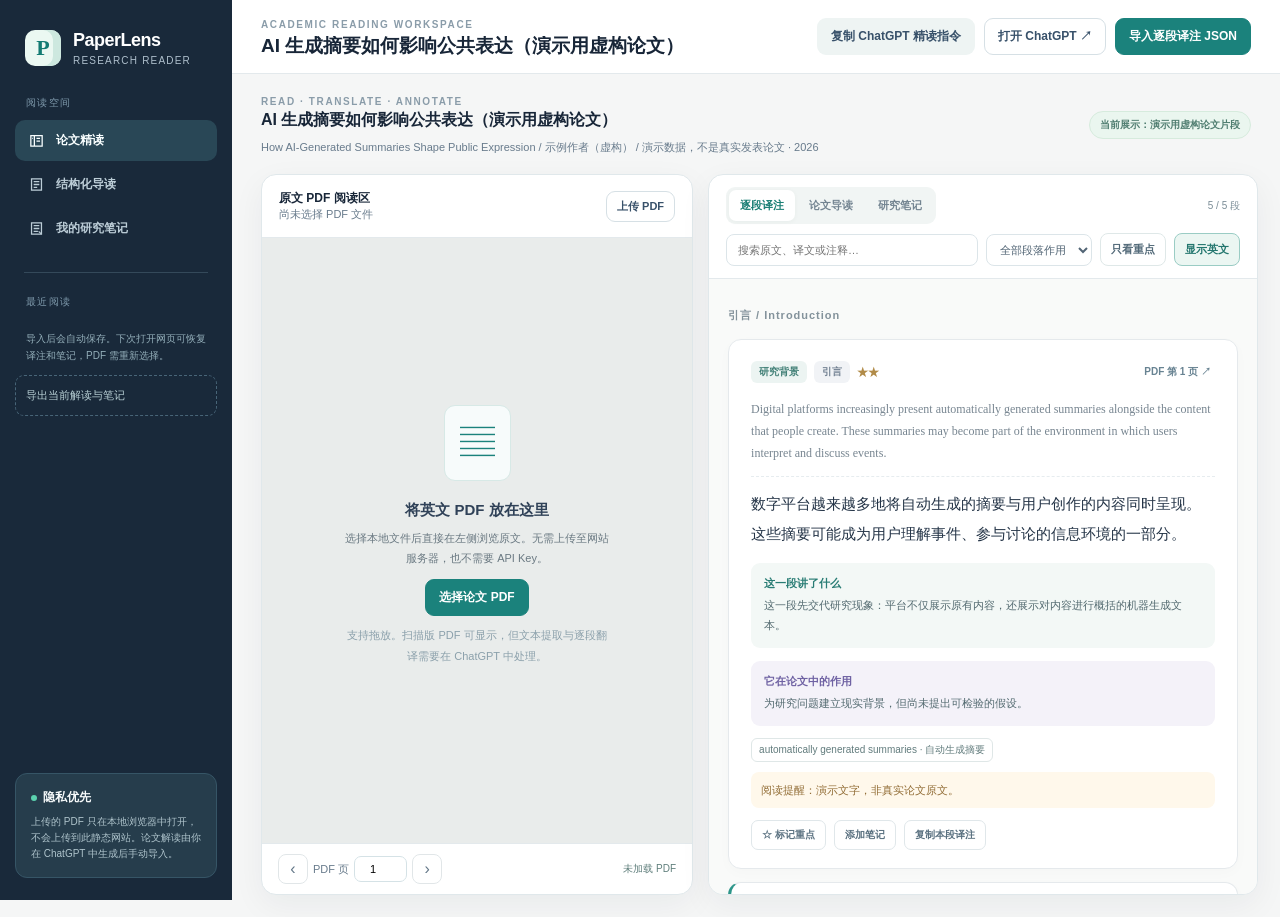
==== reader/index.html @ 2a26bebe "feat: add standalone PaperLens bilingual PDF reading workspace" ====
<!DOCTYPE html>
<html lang="zh-CN">
<head>
<meta charset="utf-8">
<meta name="viewport" content="width=device-width, initial-scale=1">
<meta name="color-scheme" content="light">
<meta name="description" content="不调用付费 API 的学术论文双语精读工作台：PDF 原文、逐段中译、论证注释与研究笔记。">
<title>PaperLens · 学术论文精读工作台</title>
<style>
:root{--nav:#19293a;--nav2:#243a50;--accent:#1b827c;--accentBg:#e5f5f1;--purple:#655dac;--purpleBg:#f0eef9;--ink:#182638;--muted:#687b8c;--line:#e3e9ec;--paper:#fff;--bg:#f5f6f6;--sand:#f9f7f0;--shadow:0 10px 32px rgba(19,39,55,.055)}
*{box-sizing:border-box}html,body{height:100%}body{margin:0;background:var(--bg);font-family:Inter,-apple-system,BlinkMacSystemFont,"PingFang SC","Microsoft YaHei",sans-serif;color:var(--ink);font-size:13px}button,input,select,textarea{font:inherit}button{cursor:pointer}button:focus-visible,a:focus-visible,input:focus-visible,textarea:focus-visible,select:focus-visible{outline:3px solid #70bcb1;outline-offset:2px}a{color:inherit;text-decoration:none}svg{display:block}h1,h2,h3,h4,p{margin-top:0}.shell{display:grid;grid-template-columns:232px minmax(0,1fr);min-height:100vh}.sidebar{background:var(--nav);color:#d3dde3;min-height:100vh;padding:25px 15px 22px;display:flex;flex-direction:column;position:sticky;top:0;height:100vh;overflow:auto}.brand{display:flex;align-items:center;gap:12px;padding:5px 10px 29px}.brandIcon{background:#ebf8f2;color:#137b73;width:36px;height:36px;display:grid;place-items:center;border-radius:10px;font-family:Georgia,serif;font-weight:800;font-size:22px;box-shadow:inset -8px 0 #cde8df}.brand h2{font-size:18px;line-height:1.2;letter-spacing:-.5px;color:#fff;margin:0}.brand small{font-size:10px;color:#aebfcc;letter-spacing:.12em}.sidetitle{font-size:10px;letter-spacing:.14em;color:#7e99ab;padding:0 11px;margin:0 0 10px}.sidebtn{display:flex;align-items:center;gap:11px;width:100%;text-align:left;background:none;border:0;border-radius:10px;padding:12px 13px;color:#bccdd7;font-weight:650;font-size:12px;margin-bottom:3px}.sidebtn.active{color:#f9ffff;background:#294756}.sidebtn:hover{background:#30465a;color:#fff}.sidebtn svg{width:17px;height:17px;stroke:currentColor;stroke-width:1.8;fill:none}.separator{border-top:1px solid #34495a;margin:20px 9px 22px}.sidepaper{display:flex;gap:9px;padding:10px;border-radius:9px;color:#c6d4db;line-height:1.45;font-size:11px;align-items:start}.sidepaper em{font-size:10px;color:#80c5b9;font-style:normal;display:block;margin-top:4px}.sidepaper strong{font-size:11px;color:#f0f5f6}.sidepaper span{font-size:17px}.sideBottom{margin-top:auto;border-radius:12px;padding:15px;background:#263d4c;border:1px solid #365566}.sideBottom b{color:#f7fafb;font-size:12px}.sideBottom p{font-size:10px;line-height:1.6;margin:8px 0 0;color:#afc4cc}.main{min-width:0;display:flex;flex-direction:column}.topbar{height:74px;flex-shrink:0;background:#fff;display:flex;align-items:center;justify-content:space-between;padding:0 29px;border-bottom:1px solid var(--line);gap:18px}.topLeft{min-width:0}.eyebrow{font-size:10px;letter-spacing:.16em;text-transform:uppercase;color:#8a9ca9;font-weight:750}.topbar h1{font-size:19px;margin:5px 0 0;line-height:1.1;white-space:nowrap;overflow:hidden;text-overflow:ellipsis}.topActions,.actionGroup{display:flex;align-items:center;gap:9px;flex-wrap:wrap}.button{border:1px solid #d6e0e5;background:#fff;border-radius:9px;color:#38516a;padding:9px 13px;font-size:12px;font-weight:650;display:inline-flex;align-items:center;gap:7px;justify-content:center;white-space:nowrap}.button:hover{border-color:#9abbb8;background:#f8fbfb}.button.primary{background:var(--accent);border-color:var(--accent);color:#fff}.button.primary:hover{background:#146e68}.button.subtle{border-color:transparent;background:#eef4f3}.button.compact{padding:7px 10px;font-size:11px}.button:disabled{opacity:.45;cursor:not-allowed}.hero{display:grid;grid-template-columns:1fr auto;gap:20px;padding:19px 29px 17px;align-items:center;min-height:95px}.hero h2{font-size:16px;margin:0 0 7px;line-height:1.45}.hero p{font-size:11px;line-height:1.75;color:var(--muted);margin:0}.softChip{font-size:10px;color:#4f7d70;background:#eaf6ef;border:1px solid #d6ebdd;border-radius:30px;padding:6px 10px;white-space:nowrap;font-weight:700}.workspace{display:grid;grid-template-columns:minmax(330px,.88fr) minmax(440px,1.12fr);gap:15px;min-height:calc(100vh - 185px);padding:0 22px 22px 29px}.pane{background:var(--paper);border:1px solid #e0e8eb;box-shadow:var(--shadow);border-radius:15px;min-width:0;overflow:hidden;display:flex;flex-direction:column}.paneHead{padding:15px 17px;border-bottom:1px solid var(--line);display:flex;gap:10px;align-items:center;justify-content:space-between;min-height:59px}.paneHead strong{font-size:12px}.muted{color:var(--muted);font-size:11px}.pdfWrap{background:#e9eceb;min-height:380px;flex:1;display:grid;place-items:center;position:relative}.pdfWrap iframe{display:none;width:100%;height:100%;min-height:640px;border:0;background:#fff}.pdfEmpty{text-align:center;padding:30px 23px;max-width:310px;color:#6a7982}.docIcon{height:76px;width:67px;border-radius:11px;display:grid;place-items:center;background:#f7fbfb;border:1px solid #d7e9e6;color:#1b827c;font-size:35px;margin:0 auto 20px}.pdfEmpty h3{font-size:15px;color:#304258;margin:0 0 8px}.pdfEmpty p{line-height:1.85;font-size:11px}.pdfBottom{border-top:1px solid var(--line);padding:10px 16px;display:flex;align-items:center;justify-content:space-between;gap:8px}.pdfBottom p{margin:0;color:var(--muted);font-size:10px}.pageControls{display:flex;align-items:center;gap:5px}.pageControls input{width:53px;text-align:center;border:1px solid #d5e2e6;border-radius:7px;padding:6px;font-size:11px}.iconBtn{border:1px solid #e1e6e8;background:#fff;border-radius:8px;color:#637788;width:30px;height:30px;display:grid;place-items:center;font-size:16px}.readerTop{display:flex;justify-content:space-between;align-items:center;gap:8px;padding:12px 17px 9px}.tabs{display:flex;gap:3px;background:#f1f5f4;border-radius:9px;padding:3px}.tab{border:0;background:transparent;padding:8px 11px;border-radius:7px;color:#738491;font-size:11px;font-weight:700}.tab.active{background:#fff;color:#177d73;box-shadow:0 1px 5px #0f44330b}.stats{font-size:10px;color:#7a8c96}.filterBar{display:flex;align-items:center;gap:8px;flex-wrap:wrap;padding:0 17px 12px;border-bottom:1px solid var(--line)}.search{border:1px solid #dce5e9;border-radius:8px;padding:9px 11px;width:175px;min-width:100px;flex:1;font-size:11px}.select{border:1px solid #dce5e9;background:#fff;border-radius:8px;padding:8px 9px;font-size:11px;max-width:158px;color:#526575}.switchBtn{border:1px solid #dfe8e8;border-radius:8px;padding:8px 10px;background:#fff;font-weight:650;font-size:11px;color:#536a79}.switchBtn.active{background:#ebf6f2;border-color:#9accc4;color:#23766e}.readingCanvas{flex:1;overflow:auto;max-height:calc(100vh - 285px);background:#f9faf9;padding:18px 19px 27px}.readingCanvas .sectionTitle{font-size:11px;color:#83929b;letter-spacing:.09em;font-weight:750;margin:11px 0 16px}.paragraph{background:#fff;border:1px solid #e5e9ec;border-radius:13px;padding:21px 22px 18px;margin-bottom:13px;box-shadow:0 4px 14px rgba(27,43,55,.018);position:relative}.paragraph.priority{border-left:3px solid #2c9589}.paragraph.chosen{box-shadow:0 0 0 2px #8ac8bd,0 10px 20px #32534a13}.paraTop{display:flex;gap:8px;justify-content:space-between;align-items:center;margin-bottom:16px}.leftTags,.rightTags{display:flex;gap:7px;align-items:center;flex-wrap:wrap}.tag{display:inline-block;padding:4px 8px;border-radius:6px;background:#ecf4f2;color:#428077;font-size:10px;font-weight:750}.tag.grey{background:#f1f3f6;color:#738293}.tag.purple{background:#f0edf9;color:#7066ac}.tag.amber{background:#fff3e2;color:#a7792b}.importance{color:#b18b48;font-size:11px;font-weight:700}.pageLink{color:#688392;border:0;background:none;font-size:10px;font-weight:650;padding:4px}.pageLink:hover{text-decoration:underline}.translation{font-family:"Noto Serif SC","Songti SC","STSong",serif;font-size:15px;line-height:2.0;color:#243447;margin:0 0 14px}.original{font-family:Georgia,"Times New Roman",serif;color:#788691;line-height:1.8;font-size:12px;margin:0 0 12px;padding:0 0 12px;border-bottom:1px dashed #e6ecef}.roleBlock{background:#f3f8f6;border-radius:9px;padding:12px 13px;margin:13px 0 12px}.roleBlock b{font-size:11px;color:#287c74}.roleBlock p{font-size:11px;color:#536a70;line-height:1.8;margin:5px 0 0}.terms{display:flex;gap:6px;flex-wrap:wrap;margin:10px 0}.term{border:1px solid #dfe7e7;border-radius:6px;font-size:10px;color:#627c7d;padding:4px 7px}.caution{font-size:11px;color:#926d36;background:#fff8eb;border-radius:8px;padding:9px 10px;line-height:1.65;margin:9px 0}.noteView{background:#faf7f1;color:#8b714d;border-left:2px solid #d7b37d;padding:11px;margin:11px 0;font-size:11px;line-height:1.7;white-space:pre-wrap}.paraActions{display:flex;gap:8px;flex-wrap:wrap;margin-top:12px}.tinyBtn{border:1px solid #e0e7ea;border-radius:7px;padding:7px 10px;background:#fff;font-size:10px;color:#5a7180;font-weight:650}.tinyBtn.selected{border-color:#b9d6ce;background:#e7f4ef;color:#147e72}.introBox{background:linear-gradient(128deg,#eef8f3,#f4f2fb);border:1px solid #e1e9e8;border-radius:12px;padding:20px 23px;margin-bottom:15px}.introBox small{color:#638278;font-size:10px;font-weight:750;letter-spacing:.12em}.introBox h3{font-size:16px;margin:7px 0 9px}.introBox p{font-size:12px;line-height:1.95;color:#4b6371;margin:0}.introBox .facts{display:flex;gap:9px;margin-top:13px;flex-wrap:wrap}.introBox .facts span{font-size:10px;background:#fff9;border-radius:5px;padding:5px 8px;color:#6a7a86}.gridSummary{display:grid;grid-template-columns:1fr 1fr;gap:12px}.summaryCard{background:#fff;border:1px solid #e2e9ea;border-radius:12px;padding:19px}.summaryCard h3{font-size:12px;color:#314e5b;margin:0 0 8px}.summaryCard p,.summaryCard li{font-size:11px;line-height:1.85;color:#637888;margin:0}.summaryCard.wide{grid-column:1/-1}.summaryCard ol,.summaryCard ul{margin:0;padding-left:18px}.guide{padding:20px;background:#fff;border:1px dashed #c9d9d7;border-radius:12px;text-align:left}.guide h3{font-size:14px}.guide p,.guide li{font-size:11px;line-height:1.9;color:#677987}.guide ol{padding-left:18px}.noteList{display:grid;gap:12px}.noteEntry{border:1px solid #e5ecef;border-radius:12px;background:#fff;padding:18px}.noteEntry label{font-size:12px;font-weight:750;color:#445b68;display:block}.noteEntry textarea{resize:vertical;width:100%;min-height:100px;margin-top:10px;line-height:1.75;border:1px solid #d9e3e5;border-radius:10px;padding:11px}.smalltext{font-size:10px;color:#80929c;line-height:1.7}.notesBar{display:flex;gap:10px;margin-top:10px;align-items:center}.toast{position:fixed;bottom:22px;right:28px;background:#203c44;color:#fff;padding:12px 18px;border-radius:10px;box-shadow:0 10px 30px #142a2e25;font-size:12px;transform:translateY(80px);opacity:0;transition:.2s;z-index:20}.toast.show{transform:none;opacity:1}.modalOverlay{position:fixed;inset:0;background:#0e1d2d99;display:none;place-items:center;padding:25px;z-index:15}.modalOverlay.show{display:grid}.modal{width:min(720px,100%);max-height:90vh;overflow:auto;border-radius:17px;background:#fff;box-shadow:0 20px 80px #111d3466;padding:26px}.modal h2{font-size:19px;margin:0}.modal p{color:#657b86;font-size:11px;line-height:1.85}.modal textarea{width:100%;min-height:260px;resize:vertical;border:1px solid #dce6e9;border-radius:10px;line-height:1.6;padding:13px;font-family:ui-monospace,Consolas,monospace;font-size:11px}.modalTop{display:flex;justify-content:space-between;align-items:center;margin-bottom:10px}.modalActions{display:flex;gap:8px;justify-content:flex-end;flex-wrap:wrap;margin-top:14px}.drop{border:1.5px dashed #97b9af;border-radius:10px;padding:12px 15px;background:#f4faf6;color:#437c70;font-size:12px;margin:14px 0;text-align:center}.drop.drag{background:#e4f4ed}.libraryItem{border:1px solid #334f62;border-radius:10px;padding:10px 11px;margin:0 0 8px;display:flex;justify-content:space-between;gap:8px;align-items:center}.libraryItem button{background:none;color:#e1edf1;border:0;text-align:left;font-size:11px;line-height:1.5;flex:1}.libraryItem button:hover{color:#99e1d5}.libraryItem span{font-size:9px;opacity:.6}.helpHint{font-size:10px;color:#93aeb9;padding:11px;line-height:1.7}.notePanelTitle{font-size:11px;color:#5c7781;font-weight:750;letter-spacing:.08em;margin:0 0 11px}.hide{display:none!important}.pdfStatus{font-size:10px;color:#607f7c;max-width:160px;text-align:right}.storageNotice{margin-top:9px;font-size:10px;color:#8ba0ab}.archiveBtn{width:100%;text-align:left;padding:12px 10px;border-radius:9px;border:1px dashed #486578;background:none;color:#b9d1d6;font-size:11px}.archiveBtn:hover{background:#304c5d}.statusDot{width:6px;height:6px;border-radius:100%;background:#5bd1ae;display:inline-block;margin-right:6px}
@media(max-width:1180px){.shell{grid-template-columns:73px minmax(0,1fr)}.sidebar{padding:19px 9px}.brand{padding:0 8px 23px}.brand h2,.brand small,.sidebtn span,.sidetitle,.sideBottom,.sidepaper,.separator,.archiveBtn{display:none}.brandIcon{margin:auto}.sidebtn{justify-content:center;padding:12px 5px}.workspace{grid-template-columns:minmax(0,1fr) minmax(0,1fr);padding-left:17px;padding-right:17px}.hero,.topbar{padding-left:20px;padding-right:20px}}
@media(max-width:840px){.workspace{grid-template-columns:1fr;min-height:auto}.pdfWrap{height:470px;min-height:470px}.pdfWrap iframe{min-height:470px}.readingCanvas{max-height:none;min-height:500px}.hero{grid-template-columns:1fr}.softChip{justify-self:start}.topbar{height:auto;min-height:76px;flex-wrap:wrap;padding-top:12px;padding-bottom:12px}.topbar h1{font-size:17px}}
@media(max-width:580px){.shell{grid-template-columns:1fr}.sidebar{position:relative;min-height:58px;height:58px;display:flex;flex-direction:row;padding:7px 11px;overflow:hidden}.brand{padding:4px 8px 4px 0}.brand h2{display:block;font-size:14px}.brand small{display:none}.brandIcon{width:30px;height:30px;font-size:20px}.sidebar>nav{display:flex;align-items:center;gap:4px;flex:1;justify-content:flex-end}.sidebtn{margin:0;padding:8px 12px}.sidebtn:first-child{display:none}.sidebtn svg{width:17px}.hero{padding:15px}.topbar{padding:14px}.workspace{padding:0 10px 12px;gap:10px}.paneHead{padding:12px}.readingCanvas{padding:12px}.paragraph{padding:16px}.translation{font-size:14px}.gridSummary{grid-template-columns:1fr}.summaryCard.wide{grid-column:auto}.modal{padding:17px}.softChip{white-space:normal}.pdfStatus{max-width:100px}.tab{padding:7px 9px;font-size:10px}}
</style>
</head>
<body>
<div class="shell">
  <aside class="sidebar">
    <div class="brand"><div class="brandIcon">P</div><div><h2>PaperLens</h2><small>RESEARCH READER</small></div></div>
    <p class="sidetitle">阅读空间</p>
    <nav>
      <button class="sidebtn active" id="navReader"><svg viewBox="0 0 24 24"><path d="M4 5h16v15H4zM9 5v15M7 9h-1M12 9h5M12 13h5"/></svg><span>论文精读</span></button>
      <button class="sidebtn" id="navSummary"><svg viewBox="0 0 24 24"><path d="M5 4h14v16H5zM8 8h8M8 12h8M8 16h5"/></svg><span>结构化导读</span></button>
      <button class="sidebtn" id="navNotes"><svg viewBox="0 0 24 24"><path d="M5 4h14v16H5zM8 8h8M8 12h8M8 16h6"/><path d="m15 16 4 4"/></svg><span>我的研究笔记</span></button>
    </nav>
    <div class="separator"></div>
    <p class="sidetitle">最近阅读</p>
    <div id="recentPapers"><div class="helpHint">导入解读文件后，会在这里保留最近阅读的记录。</div></div>
    <button id="archiveBtn" class="archiveBtn">导出当前解读与笔记</button>
    <div class="sideBottom"><b><span class="statusDot"></span>隐私优先</b><p>上传的 PDF 只在本地浏览器中打开，不会上传到此静态网站。论文解读由你在 ChatGPT 中生成后手动导入。</p></div>
  </aside>
  <main class="main">
    <header class="topbar">
      <div class="topLeft"><span class="eyebrow">ACADEMIC READING WORKSPACE</span><h1 id="headerTitle">文献精读工作台</h1></div>
      <div class="topActions">
        <button id="promptBtn" class="button subtle">复制 ChatGPT 精读指令</button>
        <a class="button" href="https://chatgpt.com/" target="_blank" rel="noopener noreferrer">打开 ChatGPT ↗</a>
        <button id="importBtn" class="button primary">导入逐段译注 JSON</button>
      </div>
    </header>
    <section class="hero">
      <div><span class="eyebrow">READ · TRANSLATE · ANNOTATE</span><h2 id="paperHeadline">以论证逻辑为核心，读懂每一段英文论文</h2><p id="paperMeta">原文 PDF / 逐段中文对照 / 研究方法与理论标注 / 个人阅读笔记</p></div>
      <span class="softChip" id="paperStatus">当前展示：演示用虚构论文片段</span>
    </section>
    <section class="workspace">
      <div class="pane">
        <div class="paneHead"><div><strong>原文 PDF 阅读区</strong><div class="muted" id="fileName">尚未选择 PDF 文件</div></div><div class="actionGroup"><button class="button compact" id="pdfUploadBtn">上传 PDF</button><input type="file" id="pdfFile" accept=".pdf,application/pdf" hidden></div></div>
        <div class="pdfWrap" id="dropTarget"><iframe id="pdfFrame" title="本地 PDF 阅读器"></iframe><div id="pdfEmpty" class="pdfEmpty"><div class="docIcon">▤</div><h3>将英文 PDF 放在这里</h3><p>选择本地文件后直接在左侧浏览原文。无需上传至网站服务器，也不需要 API Key。</p><button id="pdfEmptyBtn" class="button primary">选择论文 PDF</button><p class="storageNotice">支持拖放。扫描版 PDF 可显示，但文本提取与逐段翻译需要在 ChatGPT 中处理。</p></div></div>
        <div class="pdfBottom"><div class="pageControls"><button class="iconBtn" id="prevPage" aria-label="上一页">‹</button><span class="muted">PDF 页</span><input id="pageInput" aria-label="跳转 PDF 页面" type="number" value="1" min="1"><button class="iconBtn" id="nextPage" aria-label="下一页">›</button></div><span id="pdfStatus" class="pdfStatus">未加载 PDF</span></div>
      </div>
      <div class="pane">
        <div class="readerTop"><div class="tabs" role="tablist"><button role="tab" aria-selected="true" class="tab active" data-tab="reading">逐段译注</button><button role="tab" aria-selected="false" class="tab" data-tab="summary">论文导读</button><button role="tab" aria-selected="false" class="tab" data-tab="notes">研究笔记</button></div><span class="stats" id="readingCount">—</span></div>
        <div class="filterBar" id="readingFilters"><input class="search" id="searchInput" type="search" placeholder="搜索原文、译文或注释…"><select id="roleFilter" class="select" aria-label="按段落作用筛选"><option value="all">全部段落作用</option></select><button id="focusToggle" class="switchBtn">只看重点</button><button id="originalToggle" class="switchBtn active">显示英文</button></div>
        <div class="readingCanvas" id="readingCanvas"></div>
      </div>
    </section>
  </main>
</div>
<div class="modalOverlay" id="importModal" role="dialog" aria-modal="true" aria-labelledby="modalTitle">
  <div class="modal"><div class="modalTop"><div><span class="eyebrow">IMPORT / SYNC</span><h2 id="modalTitle">导入 ChatGPT 生成的逐段译注</h2></div><button id="closeModal" class="iconBtn" aria-label="关闭">×</button></div>
    <p>在 ChatGPT 网页版上传英文 PDF，并使用“复制精读指令”中的提示词生成 JSON 文件。这里可导入该文件，也可粘贴 JSON 内容。分批解读文件会按段落编号合并，不覆盖已有笔记。</p>
    <div class="drop" id="jsonDrop">拖放 JSON 文件到这里，或 <button class="button compact" id="chooseJson">选择 JSON 文件</button><input type="file" accept=".json,application/json" hidden id="jsonFile"></div>
    <textarea id="jsonPaste" spellcheck="false" placeholder="或将 ChatGPT 输出的 JSON 内容粘贴到这里……"></textarea>
    <div class="modalActions"><button id="templateBtn" class="button">下载 JSON 示例结构</button><button id="submitImport" class="button primary">解析并导入</button></div>
    <div class="storageNotice">PDF 与个人笔记都不会被本页面上传服务器。JSON 内容保存在本机浏览器存储中；可随时导出备份。</div>
  </div>
</div>
<div class="toast" id="toast" role="status" aria-live="polite"></div>
<script>
'use strict';
const DEMO={schemaVersion:1,paper:{id:'demo-fictional',title:'How AI-Generated Summaries Shape Public Expression',titleZh:'AI 生成摘要如何影响公共表达（演示用虚构论文）',authors:'示例作者（虚构）',year:'2026',journal:'演示数据，不是真实发表论文',doi:'',abstractZh:'这是用于展示精读界面的虚构论文片段，不构成真实研究证据。',coreQuestion:'AI 生成的讨论摘要在何种情况下可能成为影响后续表达的线索？',theoreticalContribution:'演示如何区分理论概念、研究问题与可观察的表达结果；并非真实理论贡献。',methodSummary:'以下段落均为演示文字，不对应真实研究数据或实验。',findings:'演示内容没有真实实证发现。',limitations:'所有段落为界面演示，不能用于学术引用。',takeaways:['先辨认研究问题，再追踪理论机制和证据。','区分作者明确报告的结果与讨论部分的可能解释。','遇到没有原文支持的结论时，标注“尚待核实”。']},sections:[{id:'intro',title:'Introduction',titleZh:'引言'},{id:'theory',title:'Theory',titleZh:'理论'},{id:'method',title:'Method',titleZh:'方法'},{id:'discussion',title:'Discussion',titleZh:'讨论'}],paragraphs:[{id:'p1-1',page:1,section:'intro',role:'研究背景',importance:2,original:'Digital platforms increasingly present automatically generated summaries alongside the content that people create. These summaries may become part of the environment in which users interpret and discuss events.',translation:'数字平台越来越多地将自动生成的摘要与用户创作的内容同时呈现。这些摘要可能成为用户理解事件、参与讨论的信息环境的一部分。',analysis:'这一段先交代研究现象：平台不仅展示原有内容，还展示对内容进行概括的机器生成文本。',logicNote:'为研究问题建立现实背景，但尚未提出可检验的假设。',terms:[{en:'automatically generated summaries',zh:'自动生成摘要'}],caution:'演示文字，非真实论文原文。'},{id:'p1-2',page:1,section:'intro',role:'研究空白',importance:3,original:'Existing studies have examined the accuracy of machine-generated summaries, but less is known about how the presence of a summary may relate to subsequent contributions in a public discussion.',translation:'既有研究已经考察机器生成摘要的准确性，但对于摘要的存在如何关联公共讨论中的后续表达，人们仍了解有限。',analysis:'这里把研究对象从“摘要本身是否准确”转向“摘要是否影响后续讨论”，是典型的问题转折段。',logicNote:'明确提出文献空白，为本研究的增量价值提供依据。',terms:[{en:'subsequent contributions',zh:'后续表达'}],caution:'“了解有限”需要正式论文提供对应的文献支持。'},{id:'p2-1',page:2,section:'theory',role:'理论机制',importance:3,original:'A summary of the apparent majority may serve as a social cue. Yet, whether users interpret such a cue as evidence about the world or as an indication of what others expect remains an open question.',translation:'关于表面多数意见的摘要可能成为一种社会线索。然而，用户究竟将这种线索理解为有关现实世界的信息，还是理解为他人期待的表达规范，仍是一个开放问题。',analysis:'这一段展示竞争性解释：摘要可能发挥信息性影响，也可能发挥规范性影响。',logicNote:'从研究现象推进到机制框架，说明为什么需要比较不同层次的结果指标。',terms:[{en:'social cue',zh:'社会线索'},{en:'apparent majority',zh:'表面多数意见'}],caution:'仅用于展示理论分析格式，不对应真实检验。'},{id:'p3-1',page:3,section:'method',role:'研究方法',importance:2,original:'To evaluate a proposed explanation, researchers should specify the unit of analysis, observation period, and indicators before interpreting changes over time.',translation:'为了评估所提出的解释，研究者应当在解释时间变化之前，明确分析单位、观察时期和测量指标。',analysis:'强调方法部分需要交代的三个基本要素：研究对象是什么、何时观察、如何测量。',logicNote:'为因果解释提供可评估的研究设计基础；这些条件本身并不保证因果识别。',terms:[{en:'unit of analysis',zh:'分析单位'}]},{id:'p4-1',page:4,section:'discussion',role:'讨论与贡献',importance:2,original:'Any observed aggregate change might reflect shifts in what active contributors write, changes in who participates, or both. Without individual exposure measures, the underlying process cannot be established.',translation:'观察到的总体变化可能来自活跃参与者表达方式的调整，也可能来自参与者构成的变化，或两者共同作用。如果缺少个体接触指标，就不能确认底层发生了哪一种过程。',analysis:'讨论结果的识别边界：整体表达分布的变化不自动等于个体态度改变。',logicNote:'避免从群体层次的观察结果直接推断个体心理机制。',terms:[{en:'aggregate change',zh:'总体变化'}],caution:'这类解释应与真实研究的数据设计对应，不能作为已验证的机制。'}]};
const el=id=>document.getElementById(id);
const escapeHtml=s=>String(s??'').replace(/[&<>"']/g,c=>({'&':'&amp;','<':'&lt;','>':'&gt;','"':'&quot;',"'":'&#39;'}[c]));
const paperKey=paper=>String(paper.id||paper.doi||paper.title||'untitled').trim().slice(0,150);
const STORE_PREFIX='paperlens.v1.';
const STATUS={pdf:null,pdfUrl:null,pack:null,focus:false,showEnglish:true,tab:'reading',currentPage:1,notes:{},flags:{},lastSelected:null,pdfName:''};
let toastTimer=null;
function toast(msg){el('toast').textContent=msg;el('toast').classList.add('show');clearTimeout(toastTimer);toastTimer=setTimeout(()=>el('toast').classList.remove('show'),3100)}
function saveCache(){if(!STATUS.pack)return;const key=paperKey(STATUS.pack.paper);try{localStorage.setItem(STORE_PREFIX+key,JSON.stringify({pack:STATUS.pack,notes:STATUS.notes,flags:STATUS.flags,updatedAt:Date.now()}));localStorage.setItem('paperlens.v1.recent',key)}catch(err){toast('本地空间不足，建议导出 JSON 备份')}}
function loadCache(key){try{const c=JSON.parse(localStorage.getItem(STORE_PREFIX+key));if(c&&c.pack){STATUS.pack=c.pack;STATUS.notes=c.notes||{};STATUS.flags=c.flags||{};renderAll();toast('已恢复本机保存的解读与笔记')}}catch{toast('保存的解读记录无法读取')}}
function recentItems(){const result=[];try{for(let i=0;i<localStorage.length;i++){const key=localStorage.key(i);if(!key.startsWith(STORE_PREFIX))continue;const info=JSON.parse(localStorage.getItem(key));if(info?.pack?.paper)result.push({key:key.slice(STORE_PREFIX.length),title:info.pack.paper.titleZh||info.pack.paper.title,updatedAt:info.updatedAt||0})}}catch{}return result.sort((a,b)=>b.updatedAt-a.updatedAt).slice(0,6)}
function renderRecent(){let list=recentItems();el('recentPapers').innerHTML=list.length?list.map(x=>`<div class="libraryItem"><button data-load="${escapeHtml(x.key)}">${escapeHtml(x.title)}</button><span>↗</span></div>`).join(''):'<div class="helpHint">导入后会自动保存。下次打开网页可恢复译注和笔记，PDF 需重新选择。</div>'}
function currentPack(){return STATUS.pack||DEMO}
function renderHeader(){const p=currentPack().paper;el('headerTitle').textContent=p.titleZh||p.title||'文献精读工作台';el('paperHeadline').textContent=p.titleZh||p.title;el('paperMeta').textContent=[p.title,p.authors,[p.journal,p.year].filter(Boolean).join(' · ')].filter(Boolean).join('  /  ');el('paperStatus').textContent=STATUS.pack?`已导入 ${currentPack().paragraphs.length} 个段落 · 本地保存`:'当前展示：演示用虚构论文片段';}
function tag(text,type=''){return `<span class="tag ${type}">${escapeHtml(text)}</span>`}
function allRoles(){return [...new Set(currentPack().paragraphs.map(p=>p.role).filter(Boolean))]}
function renderFilters(){const old=el('roleFilter').value;el('roleFilter').innerHTML='<option value="all">全部段落作用</option>'+allRoles().map(x=>`<option value="${escapeHtml(x)}">${escapeHtml(x)}</option>`).join('');el('roleFilter').value=allRoles().includes(old)?old:'all';el('focusToggle').classList.toggle('active',STATUS.focus);el('originalToggle').classList.toggle('active',STATUS.showEnglish)}
function listParagraphs(){const term=el('searchInput').value.trim().toLowerCase(),role=el('roleFilter').value;return currentPack().paragraphs.filter(p=>{if(STATUS.focus&&!(p.importance>=2||STATUS.flags[p.id]))return false;if(role!=='all'&&role!==p.role)return false;if(term&&!([p.original,p.translation,p.analysis,p.logicNote,p.role,p.section,...(p.terms||[]).map(x=>x.en+' '+x.zh)].join(' ').toLowerCase().includes(term)))return false;return true})}
function findSection(id){return currentPack().sections.find(s=>s.id===id)}
function renderParagraph(p){const selected=STATUS.lastSelected===p.id;const note=STATUS.notes[p.id]||'';const terms=(p.terms||[]).map(t=>`<span class="term">${escapeHtml(t.en)} · ${escapeHtml(t.zh)}</span>`).join('');return `<article class="paragraph ${p.importance>=3?'priority':''} ${selected?'chosen':''}" id="paragraph-${escapeHtml(p.id)}"><div class="paraTop"><div class="leftTags">${tag(p.role||'段落解析',p.importance>=3?'purple':'')}${tag(findSection(p.section)?.titleZh||p.section||'正文','grey')}<span class="importance">${p.importance>=3?'★★★':p.importance===2?'★★':'★'}</span></div><button class="pageLink" data-page="${Number(p.page)||1}">PDF 第 ${Number(p.page)||'?'} 页 ↗</button></div>${STATUS.showEnglish?`<p class="original" lang="en">${escapeHtml(p.original)}</p>`:''}<p class="translation">${escapeHtml(p.translation||'该段尚未翻译')}</p><div class="roleBlock"><b>这一段讲了什么</b><p>${escapeHtml(p.analysis||'尚无段落解释')}</p></div>${p.logicNote?`<div class="roleBlock" style="background:#f4f2f9"><b style="color:#6f62a3">它在论文中的作用</b><p>${escapeHtml(p.logicNote)}</p></div>`:''}${terms?`<div class="terms">${terms}</div>`:''}${p.caution?`<div class="caution">阅读提醒：${escapeHtml(p.caution)}</div>`:''}${note?`<div class="noteView">个人笔记：${escapeHtml(note)}</div>`:''}<div class="paraActions"><button class="tinyBtn ${STATUS.flags[p.id]?'selected':''}" data-flag="${escapeHtml(p.id)}">${STATUS.flags[p.id]?'★ 已标重点':'☆ 标记重点'}</button><button class="tinyBtn" data-note="${escapeHtml(p.id)}">${note?'修改笔记':'添加笔记'}</button><button class="tinyBtn" data-copy="${escapeHtml(p.id)}">复制本段译注</button></div></article>`}
function renderReading(){const ps=listParagraphs();el('readingCount').textContent=`${ps.length} / ${currentPack().paragraphs.length} 段`;if(!ps.length){el('readingCanvas').innerHTML='<div class="guide"><h3>没有匹配段落</h3><p>可以清除搜索词，或取消“只看重点”。</p></div>';return}let last='';el('readingCanvas').innerHTML=ps.map(p=>{const sec=findSection(p.section);let head='';if(p.section!==last){last=p.section;head=`<div class="sectionTitle">${escapeHtml(sec?.titleZh||p.section||'未标章节')} / ${escapeHtml(sec?.title||'')}</div>`;}return head+renderParagraph(p)}).join('')}
function summaryItem(title,content,wide=false){return `<div class="summaryCard ${wide?'wide':''}"><h3>${escapeHtml(title)}</h3><p>${escapeHtml(content||'原始材料未提供这一信息。')}</p></div>`}
function renderSummary(){const p=currentPack().paper;el('readingCount').textContent='论文结构导读';const takeaways=(p.takeaways||[]).map(t=>`<li>${escapeHtml(t)}</li>`).join('');el('readingCanvas').innerHTML=`<div class="introBox"><small>PAPER AT A GLANCE</small><h3>${escapeHtml(p.titleZh||p.title)}</h3><p>${escapeHtml(p.abstractZh||'作者摘要尚未翻译。')}</p><div class="facts"><span>${escapeHtml(p.authors||'作者待核查')}</span><span>${escapeHtml(p.journal||'来源待核查')}</span><span>${escapeHtml(p.year||'年份未注明')}</span></div></div><div class="gridSummary">${summaryItem('01 研究问题',p.coreQuestion)}${summaryItem('02 理论框架与贡献',p.theoreticalContribution)}${summaryItem('03 数据与方法',p.methodSummary)}${summaryItem('04 关键发现',p.findings)}${summaryItem('05 研究局限',p.limitations,true)}<div class="summaryCard wide"><h3>如何快速读懂这篇论文</h3>${takeaways?`<ol>${takeaways}</ol>`:'<p>暂无阅读建议，建议先追踪引言中的研究问题与假设。</p>'}</div></div>`}
function renderNotes(){const p=currentPack().paper;const notes=Object.entries(STATUS.notes).filter(([_,v])=>v.trim());el('readingCount').textContent=`${notes.length} 条段落笔记`;el('readingCanvas').innerHTML=`<div class="introBox"><small>MY RESEARCH NOTES</small><h3>研究备忘录与个人思考</h3><p>可以记录理论比较、方法疑问、值得追踪的 DOI，以及如何将论文应用到自己的研究中。所有个人笔记仅在浏览器本地保存。</p></div><div class="noteList"><div class="noteEntry"><label for="globalNotes">整篇文章的阅读总结</label><textarea id="globalNotes" placeholder="核心贡献、拟引用的论点、可以借鉴的设计、需要核实的细节……">${escapeHtml(STATUS.notes.__paper||'')}</textarea><div class="notesBar"><button class="button primary compact" id="saveGlobalNotes">保存全文笔记</button><span class="smalltext">独立于 ChatGPT 存储</span></div></div>${notes.filter(([id])=>id!=='__paper').map(([id,note])=>{const para=currentPack().paragraphs.find(x=>x.id===id);return `<div class="noteEntry"><label>${escapeHtml(para?.role||'段落')} · ${escapeHtml(id)} · PDF 第 ${Number(para?.page)||'?'} 页</label><p class="smalltext">${escapeHtml((para?.translation||'').slice(0,120))}</p><p style="white-space:pre-wrap;line-height:1.8">${escapeHtml(note)}</p><button class="button compact" data-note="${escapeHtml(id)}">修改</button></div>`}).join('')}</div>`}
function updateTab(tab){STATUS.tab=tab;document.querySelectorAll('[data-tab]').forEach(b=>{const active=b.dataset.tab===tab;b.classList.toggle('active',active);b.setAttribute('aria-selected',String(active))});el('readingFilters').classList.toggle('hide',tab!=='reading');el('navReader').classList.toggle('active',tab==='reading');el('navSummary').classList.toggle('active',tab==='summary');el('navNotes').classList.toggle('active',tab==='notes');renderContent()}
function renderContent(){if(STATUS.tab==='summary')renderSummary();else if(STATUS.tab==='notes')renderNotes();else renderReading()}
function renderAll(){renderHeader();renderFilters();renderContent();renderRecent()}
function copyText(s){if(navigator.clipboard?.writeText)return navigator.clipboard.writeText(s);return new Promise((resolve,reject)=>{const node=document.createElement('textarea');node.value=s;document.body.appendChild(node);node.select();const ok=document.execCommand('copy');node.remove();ok?resolve():reject(Error('clipboard unavailable'))})}
function downloadText(text,file,type='application/json'){const blob=new Blob([text],{type:type+';charset=utf-8'});const u=URL.createObjectURL(blob);const a=document.createElement('a');a.href=u;a.download=file;document.body.appendChild(a);a.click();a.remove();setTimeout(()=>URL.revokeObjectURL(u),800)}
function exportAll(){const p=currentPack();const name=(p.paper.titleZh||p.paper.title||'论文').replace(/[\\/:*?"<>|]/g,'_').slice(0,40);downloadText(JSON.stringify({...p,readingNotes:STATUS.notes,importantFlags:STATUS.flags},null,2),`PaperLens_${name}_精读备份.json`);toast('已导出译注及个人研究笔记（不包含 PDF 原文件）')}
function cleanImport(o){if(!o||typeof o!=='object'||Array.isArray(o))throw Error('JSON 必须是对象');if(!o.paper||typeof o.paper!=='object'||!o.paper.title||!Array.isArray(o.paragraphs)||!o.paragraphs.length)throw Error('必须包含 paper.title 和至少一条 paragraphs');if(o.paragraphs.length>800)throw Error('单次最多导入800个段落，请分批处理');if(JSON.stringify(o).length>4_000_000)throw Error('解读文件过大，建议每批处理若干页');for(const [i,p] of o.paragraphs.entries()){if(!p||typeof p.id!=='string'||!p.id||typeof p.original!=='string'||typeof p.translation!=='string'||!Number.isInteger(p.page)||p.page<1)throw Error(`第 ${i+1} 段缺少 id、原文、译文或有效页码`);if(p.importance!==undefined&&(!Number.isInteger(p.importance)||p.importance<1||p.importance>3))throw Error(`第 ${i+1} 段 importance 必须为1、2或3`)}const ids=o.paragraphs.map(p=>p.id);if(new Set(ids).size!==ids.length)throw Error('段落 id 重复，请修正后导入');return {schemaVersion:1,paper:o.paper,sections:Array.isArray(o.sections)?o.sections:[],paragraphs:o.paragraphs}}
function importPack(raw){const incoming=cleanImport(raw),old=STATUS.pack;if(old&&paperKey(old.paper)===paperKey(incoming.paper)){const sections=new Map(old.sections.map(s=>[s.id,s]));incoming.sections.forEach(s=>sections.set(s.id,s));const byId=new Map(old.paragraphs.map(p=>[p.id,p]));incoming.paragraphs.forEach(p=>byId.set(p.id,p));STATUS.pack={schemaVersion:1,paper:{...old.paper,...incoming.paper},sections:[...sections.values()],paragraphs:[...byId.values()].sort((a,b)=>a.page-b.page||(a.id>b.id?1:-1))};}else{STATUS.pack=incoming;STATUS.notes=raw.readingNotes&&typeof raw.readingNotes==='object'?raw.readingNotes:{};STATUS.flags=raw.importantFlags&&typeof raw.importantFlags==='object'?raw.importantFlags:{}}STATUS.focus=false;STATUS.showEnglish=true;saveCache();el('searchInput').value='';el('roleFilter').value='all';updateTab('reading');renderAll();el('importModal').classList.remove('show');el('jsonPaste').value='';toast(`已导入 ${incoming.paragraphs.length} 段译注；共 ${STATUS.pack.paragraphs.length} 段`)}
function showModal(){el('importModal').classList.add('show');el('jsonPaste').focus()}
function openPdf(file){if(!file)return;if(file.type!=='application/pdf'&&!file.name.toLowerCase().endsWith('.pdf')){toast('请选择 PDF 文件');return}if(file.size>75*1024*1024){toast('PDF 超过75 MB，建议先压缩或拆分后阅读');return}if(STATUS.pdfUrl)URL.revokeObjectURL(STATUS.pdfUrl);STATUS.pdf=file;STATUS.pdfName=file.name;STATUS.pdfUrl=URL.createObjectURL(file);el('pdfFrame').src=STATUS.pdfUrl+'#page=1';el('pdfFrame').style.display='block';el('pdfEmpty').classList.add('hide');el('fileName').textContent=file.name;el('pdfStatus').textContent=`本地文件 · ${(file.size/1024/1024).toFixed(1)} MB`;STATUS.currentPage=1;el('pageInput').value=1;toast('PDF 已在本地打开；请在 ChatGPT 中生成对应译注 JSON')}
function gotoPage(n){if(!STATUS.pdfUrl){toast('请先上传 PDF');return}const page=Math.max(1,Math.floor(Number(n)||1));STATUS.currentPage=page;el('pageInput').value=page;el('pdfFrame').src=STATUS.pdfUrl+'#page='+page}
function formatPara(p){return `【${p.id} | PDF 第 ${p.page} 页 | ${p.role||'段落'}】\n原文：${p.original}\n中文：${p.translation}\n段落解读：${p.analysis||'无'}\n论证作用：${p.logicNote||'未说明'}`}
const INSTRUCTION=`你是一名严谨的新闻传播学与计算传播方向文献精读助手。请基于我在当前 ChatGPT 对话中上传的英文 PDF 完成逐段中文翻译和论文论证结构注释，并生成可供 PaperLens 网页导入的 UTF-8 JSON 文件。\n\n要求：\n1. 只依据上传 PDF 的实际内容，严格保留原文顺序、专业术语、统计数据和作者限定语；不编造不存在的段落、理论、研究方法、显著性或结论。\n2. 按自然段处理 Introduction、Literature Review、Theory、Hypotheses、Method、Results、Discussion、Conclusion；图题、表题和注释可作为独立段落。对于正文过长的论文，先处理PDF物理页 1–8 页，然后每批8页继续，不能声称已翻译尚未处理的页面。\n3. 每段同时输出英文原文 original、准确的中文翻译 translation、该段在说什么 analysis、该段在学术论证中承担什么作用 logicNote。根据内容识别 role（研究背景/研究问题/研究空白/理论定义/理论机制/研究假设/研究方法/研究结果/讨论与贡献/研究局限等）；importance 为1/2/3，3表示与文章核心论证直接相关。对于关键英文术语提供 terms 数组。必要时填写 caution，明确潜在歧义及证据限制。\n4. page 使用阅读器显示的PDF物理页码（从文件第一页起算，封面也计入），不是期刊印刷页码。id 必须稳定、唯一，使用如 p3-01、p3-02 的规则，同一段不能跨批重复；含跨页段落时以段落起始PDF页为准。\n5. 若 PDF 为扫描文件或某一段文字无法可靠提取，明确指出“该段无法可靠识别”，不要猜测其内容；不要误把两栏布局读成左右混排。特别注意公式、图表、引用与脚注。\n6. paper 对象请填写 id（优先 DOI，否则为简明英文题名slug）、title、titleZh、authors、year、journal、doi、abstractZh、coreQuestion、theoreticalContribution、methodSummary、findings、limitations、takeaways（3–5条）。只有在已分析的内容足以支持时才能填写具体结论；未读结果部分时写“尚未核实”，不要猜。\n7. sections 是数组，元素格式 {"id":"intro","title":"Introduction","titleZh":"引言"}；paragraphs 是数组，元素格式 {"id":"p3-01","page":3,"section":"intro","role":"研究背景","importance":2,"original":"...","translation":"...","analysis":"...","logicNote":"...","terms":[{"en":"...","zh":"..."}],"caution":"..."}。所有 JSON 字符串必须正确转义，输出符合严格 JSON 语法的纯数据，不要带 Markdown 代码围栏或文字说明。\n8. 直接将 JSON 保存为可下载文件 PaperLens_论文名_part01.json（不是只在对话中贴长文本）。每批以同样 schemaVersion=1 格式生成新文件；后续批次使用同一个 paper.id。\n9. 不能将推断当成作者原文观点。特别解释研究问题、理论机制、研究设计、主要发现与局限之间的逻辑关系。优先帮助我判断论文的真正理论贡献、关键证据以及与AI信息中介、AI内容趋同、意见气候、AI摘要对公众讨论的影响之间的关联。\n\n请先核对PDF的标题、页面数量与正文可读性，然后从第一页开始处理，不要省略正文自然段。`;
el('pdfUploadBtn').onclick=()=>el('pdfFile').click();el('pdfEmptyBtn').onclick=()=>el('pdfFile').click();el('pdfFile').addEventListener('change',e=>openPdf(e.target.files?.[0]));el('prevPage').onclick=()=>gotoPage(STATUS.currentPage-1);el('nextPage').onclick=()=>gotoPage(STATUS.currentPage+1);el('pageInput').addEventListener('change',e=>gotoPage(e.target.value));el('promptBtn').onclick=()=>copyText(INSTRUCTION).then(()=>toast('精读提示词已复制：在 ChatGPT 上传 PDF 后粘贴使用')).catch(()=>toast('复制失败，请检查浏览器剪贴板权限'));el('importBtn').onclick=showModal;el('closeModal').onclick=()=>el('importModal').classList.remove('show');el('importModal').addEventListener('click',e=>{if(e.target===el('importModal'))el('importModal').classList.remove('show')});el('chooseJson').onclick=()=>el('jsonFile').click();el('jsonFile').addEventListener('change',async e=>{const f=e.target.files?.[0];if(!f)return;try{if(f.size>4_000_000)throw Error('JSON文件过大');el('jsonPaste').value=await f.text();toast('文件已读取，点击“解析并导入”')}catch(err){toast(err.message)}});el('submitImport').onclick=()=>{try{importPack(JSON.parse(el('jsonPaste').value))}catch(err){toast('导入失败：'+err.message)}};el('templateBtn').onclick=()=>downloadText(JSON.stringify({schemaVersion:1,paper:{id:'paper-doi-or-slug',title:'English title',titleZh:'中文题名',authors:'...',year:'2026',journal:'...',doi:'',abstractZh:'摘要译文',coreQuestion:'研究问题',theoreticalContribution:'理论贡献',methodSummary:'方法',findings:'结论',limitations:'局限',takeaways:['阅读提示']},sections:[{id:'intro',title:'Introduction',titleZh:'引言'}],paragraphs:[{id:'p1-01',page:1,section:'intro',role:'研究背景',importance:2,original:'Original paragraph...',translation:'中文逐段译文...',analysis:'本段讲什么',logicNote:'这段在论文中起什么作用',terms:[{en:'key term',zh:'关键术语'}],caution:'待核查细节'}]},null,2),'PaperLens_JSON模板.json');
for(const b of document.querySelectorAll('[data-tab]'))b.addEventListener('click',()=>updateTab(b.dataset.tab));el('navReader').onclick=()=>updateTab('reading');el('navSummary').onclick=()=>updateTab('summary');el('navNotes').onclick=()=>updateTab('notes');el('searchInput').addEventListener('input',renderReading);el('roleFilter').addEventListener('change',renderReading);el('focusToggle').onclick=()=>{STATUS.focus=!STATUS.focus;renderFilters();renderReading()};el('originalToggle').onclick=()=>{STATUS.showEnglish=!STATUS.showEnglish;renderFilters();renderReading()};el('archiveBtn').onclick=exportAll;
el('readingCanvas').addEventListener('click',event=>{const button=event.target.closest('button');if(!button)return;if(button.dataset.page){gotoPage(button.dataset.page);return}if(button.dataset.flag){const id=button.dataset.flag;STATUS.flags[id]=!STATUS.flags[id];saveCache();renderContent();toast(STATUS.flags[id]?'已标记重点':'已取消标记');return}if(button.dataset.copy){const p=currentPack().paragraphs.find(x=>x.id===button.dataset.copy);if(p)copyText(formatPara(p)).then(()=>toast('本段译注已复制')).catch(()=>toast('无法访问剪贴板'));return}if(button.dataset.note){const id=button.dataset.note;const p=currentPack().paragraphs.find(x=>x.id===id);if(!p)return;const input=prompt('为这一段添加研究笔记（留空删除）：',STATUS.notes[id]||'');if(input===null)return;if(input.trim())STATUS.notes[id]=input.trim();else delete STATUS.notes[id];STATUS.lastSelected=id;saveCache();renderContent();toast('研究笔记已保存');return}if(button.id==='saveGlobalNotes'){STATUS.notes.__paper=el('globalNotes').value;saveCache();toast('全文阅读笔记已保存')}});
el('recentPapers').addEventListener('click',e=>{const b=e.target.closest('[data-load]');if(b)loadCache(b.dataset.load)});
function onDropTarget(elm,cb){elm.addEventListener('dragover',e=>{e.preventDefault();elm.classList.add('drag')});elm.addEventListener('dragleave',()=>elm.classList.remove('drag'));elm.addEventListener('drop',e=>{e.preventDefault();elm.classList.remove('drag');const f=e.dataTransfer.files?.[0];if(f)cb(f)})}
onDropTarget(el('dropTarget'),openPdf);onDropTarget(el('jsonDrop'),async file=>{if(!file.name.toLowerCase().endsWith('.json')){toast('请选择 JSON 文件');return}if(file.size>4_000_000){toast('JSON 过大');return}el('jsonPaste').value=await file.text();toast('JSON 文件已就绪')});
document.addEventListener('keydown',e=>{if(e.key==='Escape')el('importModal').classList.remove('show');if(['INPUT','TEXTAREA','SELECT'].includes(document.activeElement?.tagName))return;if(STATUS.tab==='reading'&&e.key.toLowerCase()==='j'){document.querySelector('.paragraph')?.scrollIntoView({behavior:'smooth',block:'start'})}});
try{const last=localStorage.getItem('paperlens.v1.recent');if(last){const d=JSON.parse(localStorage.getItem(STORE_PREFIX+last));if(d?.pack){STATUS.pack=d.pack;STATUS.notes=d.notes||{};STATUS.flags=d.flags||{}}}}catch{}
renderAll();
</script>
</body>
</html>
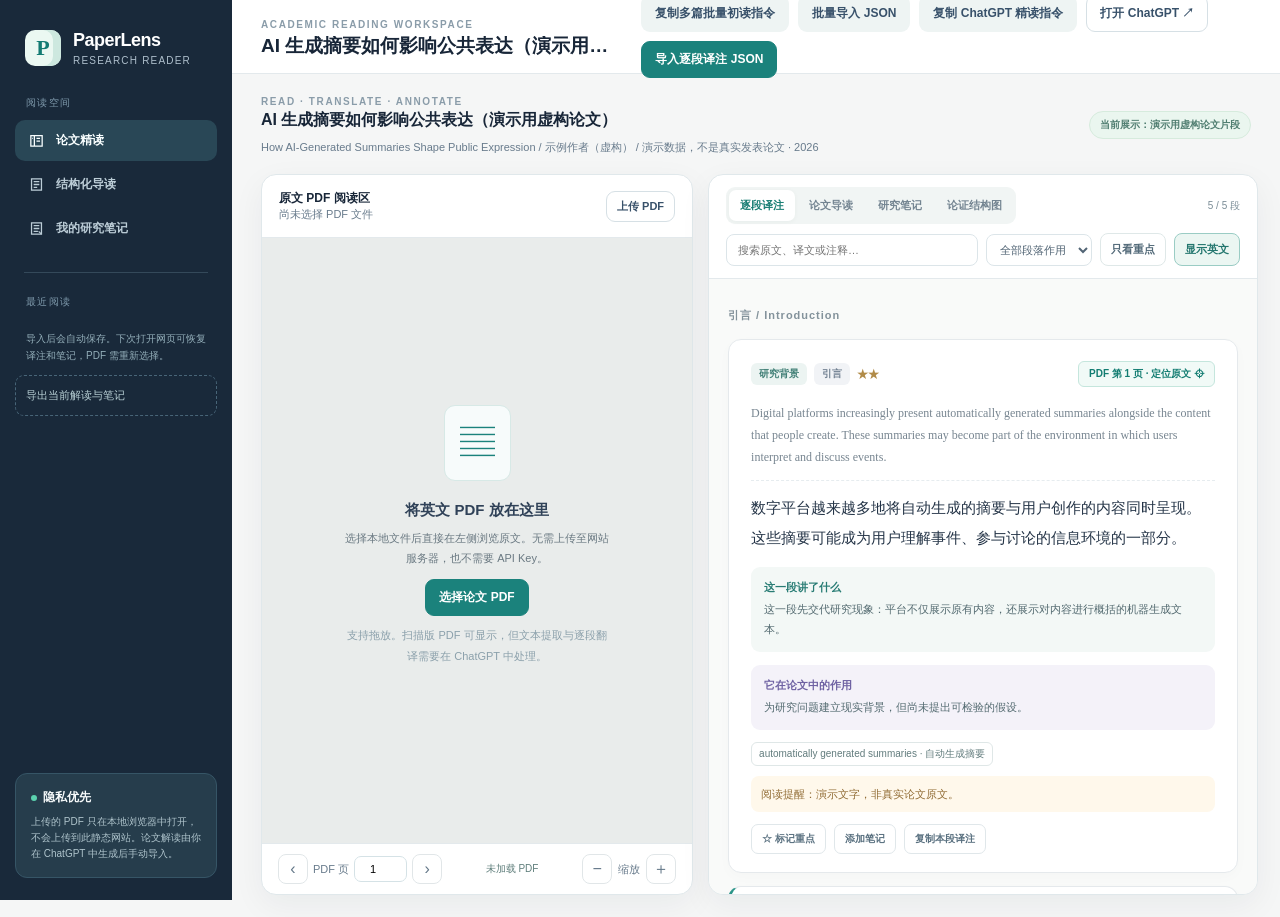
==== commit f2fd6bbb: "feat: activate PDF paragraph locator, argument structure and multi-paper intake" ====
--- a/reader/index.html
+++ b/reader/index.html
@@ -13,6 +13,7 @@
 @media(max-width:840px){.workspace{grid-template-columns:1fr;min-height:auto}.pdfWrap{height:470px;min-height:470px}.pdfWrap iframe{min-height:470px}.readingCanvas{max-height:none;min-height:500px}.hero{grid-template-columns:1fr}.softChip{justify-self:start}.topbar{height:auto;min-height:76px;flex-wrap:wrap;padding-top:12px;padding-bottom:12px}.topbar h1{font-size:17px}}
 @media(max-width:580px){.shell{grid-template-columns:1fr}.sidebar{position:relative;min-height:58px;height:58px;display:flex;flex-direction:row;padding:7px 11px;overflow:hidden}.brand{padding:4px 8px 4px 0}.brand h2{display:block;font-size:14px}.brand small{display:none}.brandIcon{width:30px;height:30px;font-size:20px}.sidebar>nav{display:flex;align-items:center;gap:4px;flex:1;justify-content:flex-end}.sidebtn{margin:0;padding:8px 12px}.sidebtn:first-child{display:none}.sidebtn svg{width:17px}.hero{padding:15px}.topbar{padding:14px}.workspace{padding:0 10px 12px;gap:10px}.paneHead{padding:12px}.readingCanvas{padding:12px}.paragraph{padding:16px}.translation{font-size:14px}.gridSummary{grid-template-columns:1fr}.summaryCard.wide{grid-column:auto}.modal{padding:17px}.softChip{white-space:normal}.pdfStatus{max-width:100px}.tab{padding:7px 9px;font-size:10px}}
 </style>
+<link rel="stylesheet" href="./paperlens_v2.css">
 </head>
 <body>
 <div class="shell">
@@ -116,5 +117,7 @@
 try{const last=localStorage.getItem('paperlens.v1.recent');if(last){const d=JSON.parse(localStorage.getItem(STORE_PREFIX+last));if(d?.pack){STATUS.pack=d.pack;STATUS.notes=d.notes||{};STATUS.flags=d.flags||{}}}}catch{}
 renderAll();
 </script>
+<script src="./paperlens_locator.js"></script>
+<script src="./paperlens_v2.js"></script>
 </body>
 </html>
--- a/reader/paperlens_v2.css
+++ b/reader/paperlens_v2.css
@@ -0,0 +1,37 @@
+/* PaperLens v2: PDF text anchors, argument pathway, multi-paper intake. */
+.pdfWrap.precise{display:block;overflow:auto;min-height:520px;max-height:calc(100vh - 244px);padding:12px;background:#dfe6e7}
+#pdfjsHost{display:none;width:100%;align-items:center;flex-direction:column;gap:12px}
+.pdfWrap.precise #pdfjsHost{display:flex}
+.pdfWrap.precise #pdfFrame{display:none!important}
+#pdfjsPage{position:relative;flex:0 0 auto;background:#fff;box-shadow:0 8px 24px rgba(20,40,55,.19);max-width:none}
+#pdfjsCanvas{display:block}
+#pdfjsHighlights{pointer-events:none;position:absolute;inset:0;overflow:hidden}
+.pdfHighlight{position:absolute;border-radius:2px;background:rgba(255,192,58,.38);box-shadow:inset 0 0 0 1px rgba(157,106,9,.34);mix-blend-mode:multiply}
+.pdfHighlight.partial{background:rgba(128,172,247,.27);box-shadow:inset 0 0 0 1px rgba(42,100,193,.27)}
+.pdfLocationStatus{font-size:11px;color:#657784;background:#fff;border:1px solid #dce4e7;border-radius:9px;padding:7px 11px;line-height:1.65;width:100%;text-align:center}
+.pdfZoomTools{display:flex;align-items:center;gap:6px}
+.pdfZoomTools .iconBtn{min-width:29px;min-height:29px}
+.pageLink[data-locate]{color:#137d72;border:1px solid #c5e6dd;padding:5px 10px;border-radius:6px;background:#f1faf7}
+.pageLink[data-locate]:hover{background:#e3f4ee;text-decoration:none}
+.argumentMapHeader{padding:20px 23px;background:linear-gradient(115deg,#f2f9f7,#f8f9ff);border:1px solid #dfe9e9;border-radius:14px;margin-bottom:17px}
+.argumentMapHeader h3{font-size:17px;margin:5px 0 9px}.argumentMapHeader p{color:#66798a;font-size:12px;line-height:1.7;margin-bottom:0}
+.mapSectionList{display:grid;grid-template-columns:repeat(auto-fit,minmax(175px,1fr));gap:11px;margin:18px 0 23px}
+.mapSection{display:flex;flex-direction:column;align-items:flex-start;text-align:left;padding:15px;background:#fff;border:1px solid #e0e8e9;border-radius:12px;min-height:138px;transition:border .18s,transform .18s}
+.mapSection:hover,.mapStep:hover{border-color:#80bcb0;transform:translateY(-1px)}
+.mapIndex{font-family:Georgia,serif;color:#1b827c;font-weight:750;font-size:13px}
+.mapSection b{font-size:14px;margin:10px 0 7px}
+.mapSection small{color:#788995;font-size:11px;line-height:1.65}
+.mapPathTitle{font-weight:750;font-size:13px;margin:16px 0 10px;color:#2d4354}
+.mapPath{display:grid;gap:9px}
+.mapStep{display:flex;align-items:flex-start;gap:11px;background:#fff;border:1px solid #e3e9ec;border-radius:10px;padding:13px 15px;text-align:left}
+.mapStep.done{border-left:3px solid #4da69b}
+.mapStep.empty{opacity:.67;border-left:3px solid #dde4e9}
+.mapStepNumber{display:grid;place-items:center;width:27px;height:27px;flex:0 0 27px;border-radius:50%;background:#e5f5f1;color:#137d72;font-weight:700}
+.mapStep b{display:block;font-size:12px;margin-bottom:5px}
+.mapStep p{font-size:11px;color:#6c7e8e;margin:0;line-height:1.65}
+.mapCoverage{font-size:11px;color:#71848d;margin:0 0 11px}
+.batchHint{font-size:11px;color:#536c7a;line-height:1.7;margin:6px 0}
+.batchState{font-size:11px;color:#327c74;background:#ecf6f2;border-radius:8px;padding:8px 10px;margin-top:8px}
+.batchActive{display:inline-flex;align-items:center;border:1px solid #b8ddd4;background:#eaf5f0;color:#166e64;border-radius:7px;padding:7px 12px;font-size:11px;font-weight:650}
+@media(max-width:950px){.pdfWrap.precise{max-height:570px;min-height:350px}.mapSectionList{grid-template-columns:repeat(2,minmax(0,1fr))}}
+@media(max-width:560px){.pdfWrap.precise{max-height:450px;padding:7px}.mapSectionList{grid-template-columns:1fr}.mapSection{min-height:100px}.pdfZoomTools{gap:2px}.topActions .button{padding:8px 9px;font-size:11px}}
